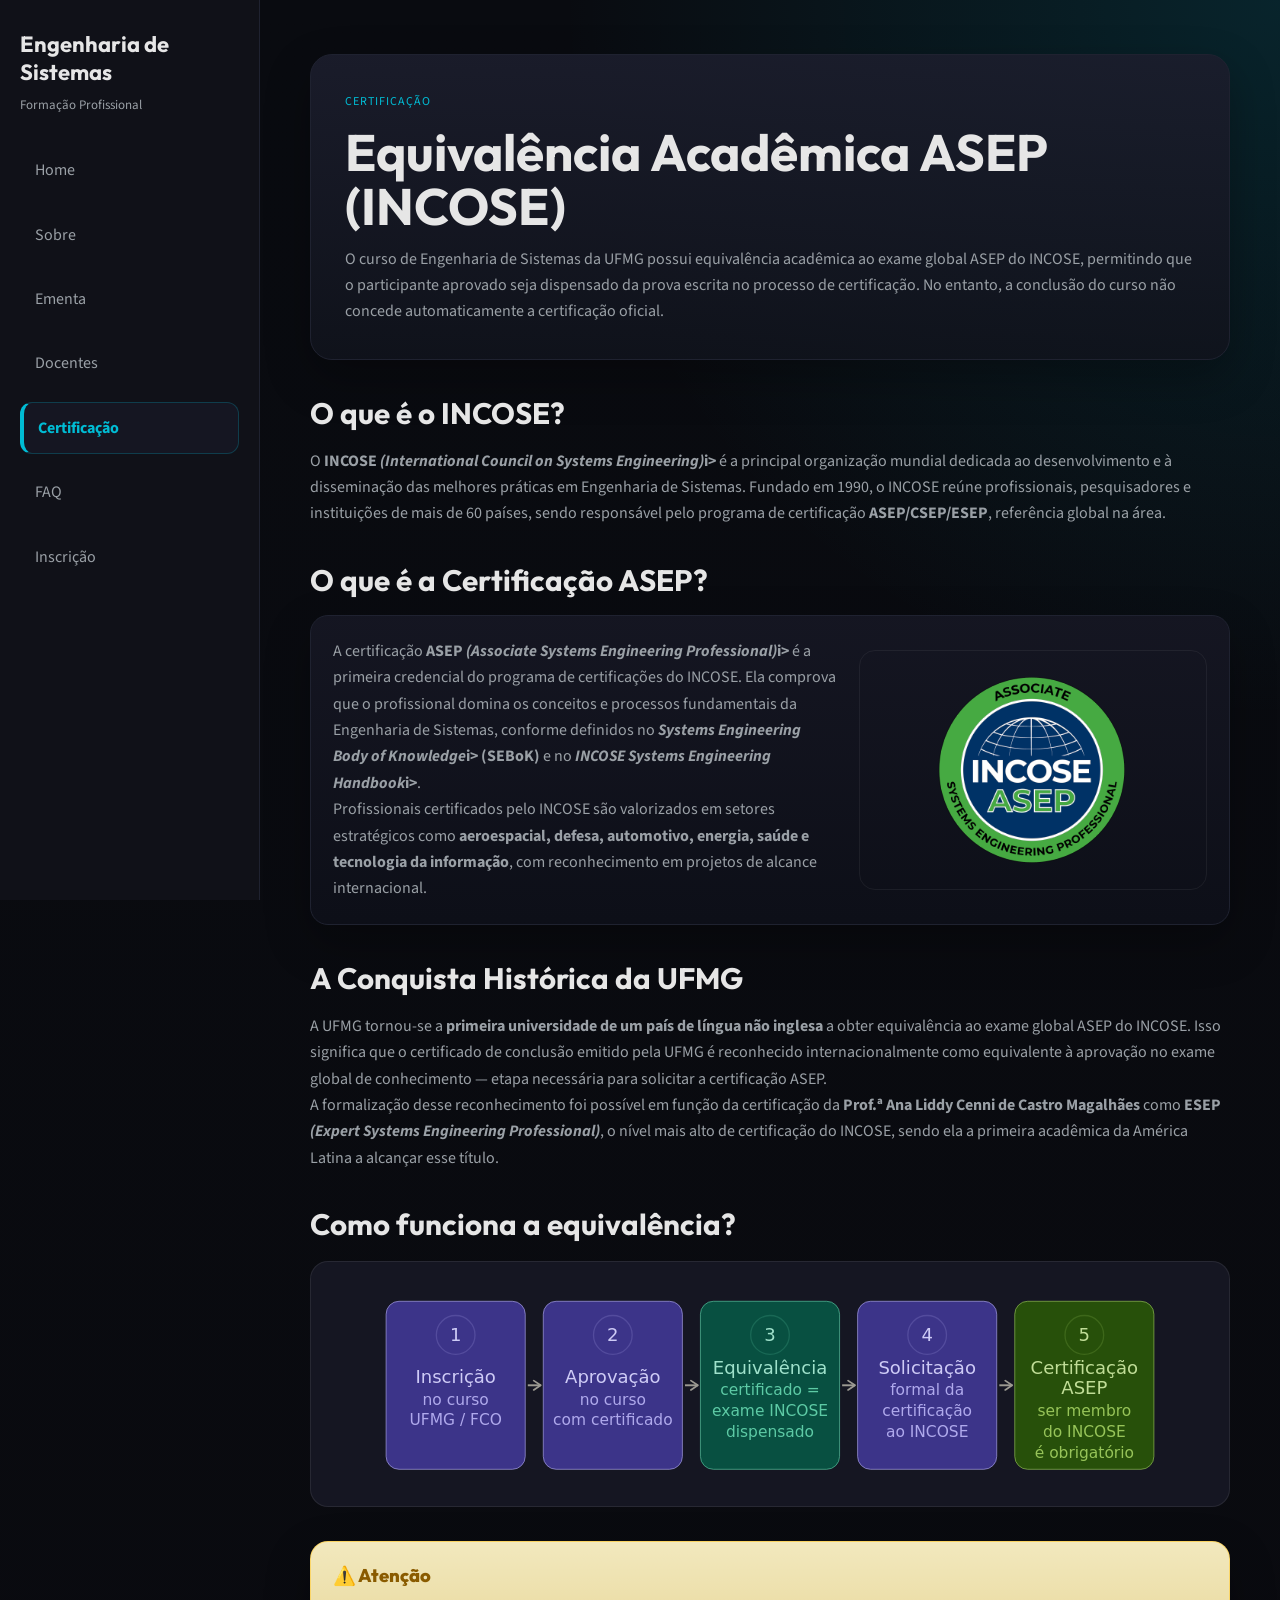
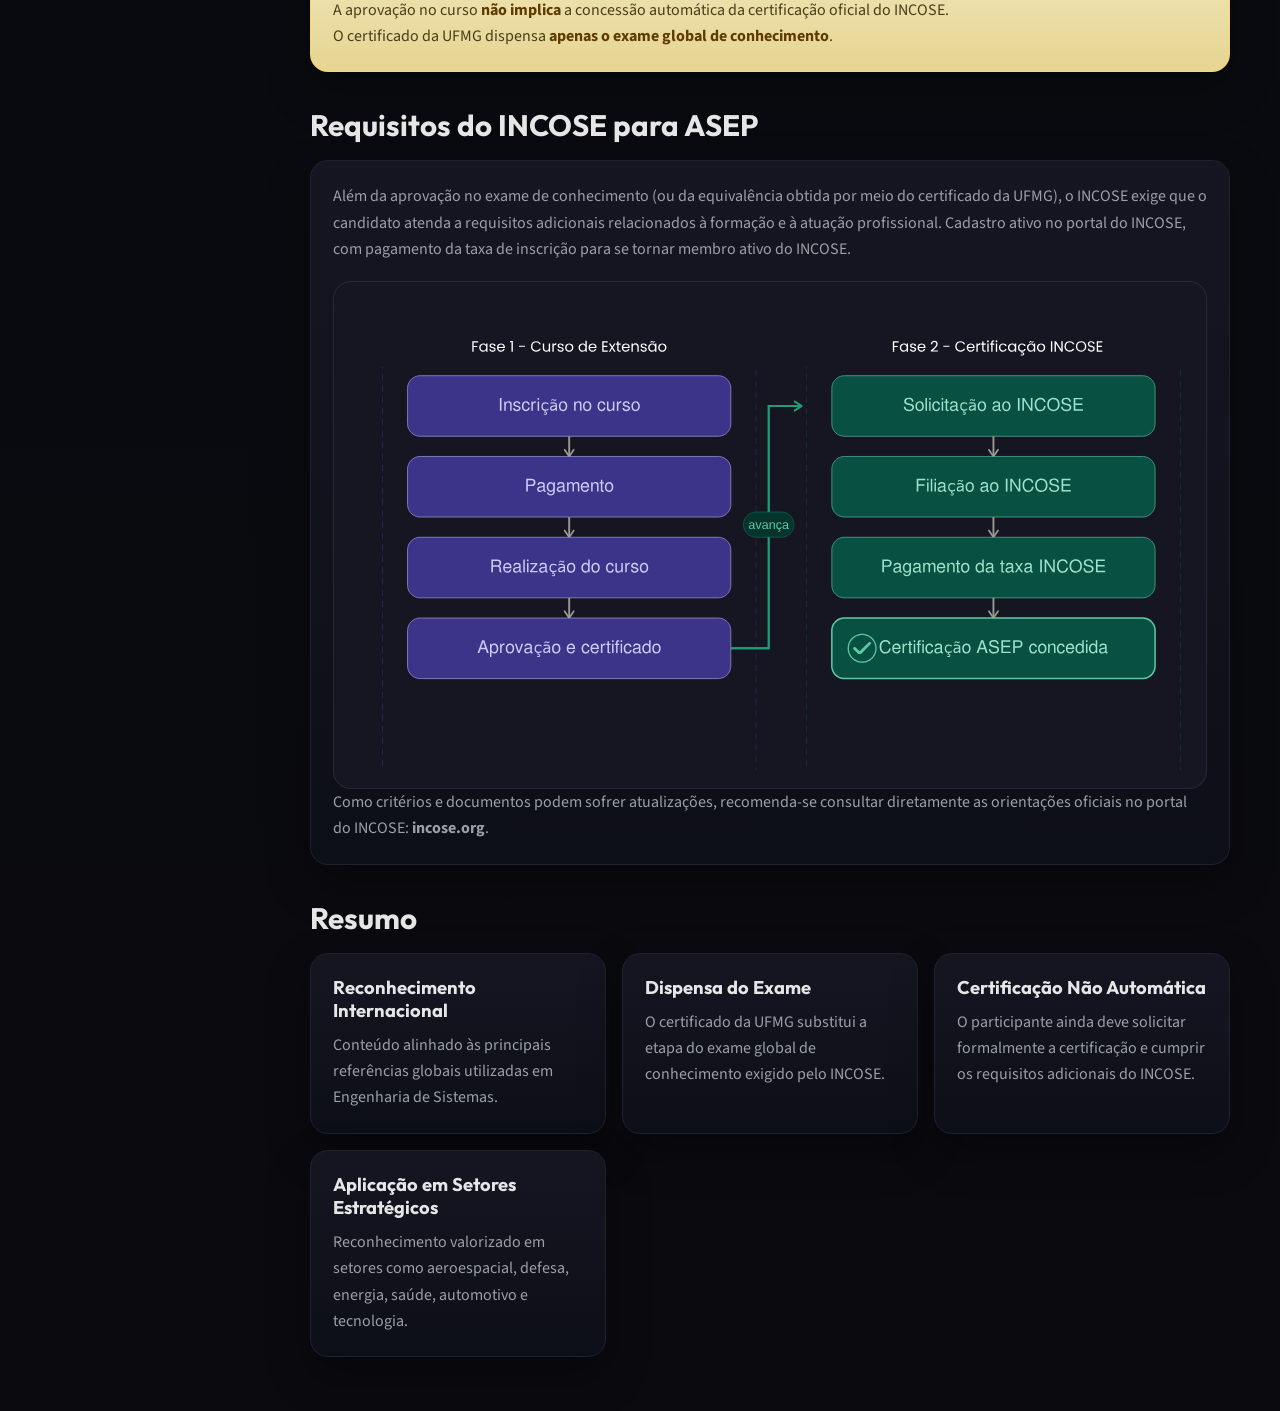
==== certificacao.html @ 612071b4 "Desenvolvimento inicial feito pelo Gabriel" ====
<!DOCTYPE html>
<html lang="pt-BR">
<head>
<meta charset="UTF-8">
<meta name="viewport" content="width=device-width, initial-scale=1.0">
<title>Certificação | Engenharia de Sistemas</title>
<link href="https://fonts.googleapis.com/css2?family=Outfit:wght@400;600;700&family=Source+Sans+3:wght@300;400;600&display=swap" rel="stylesheet">
<link rel="stylesheet" href="assets/css/style.css">
</head>
<body>

<button class="mobile-menu-toggle" type="button" aria-label="Abrir menu">Menu</button>

<aside class="sidebar" id="sidebar">
  <div class="logo">Engenharia de Sistemas</div>
  <div class="subtitle">Formação Profissional</div>

  <ul class="menu">
    <li><a href="index.html">Home</a></li>
    <li><a href="sobre.html">Sobre</a></li>
    <li><a href="ementa.html">Ementa</a></li>
    <li><a href="docente.html">Docentes</a></li>
    <li><a class="active" href="certificacao.html">Certificação</a></li>
    <li><a href="faq.html">FAQ</a></li>
    <li><a href="inscricao.html">Inscrição</a></li>
  </ul>
</aside>

<main class="main">
  <div class="container">

    <section class="hero visible">
      <span class="eyebrow">Certificação</span>
      <h1>Equivalência Acadêmica ASEP (INCOSE)</h1>
      <p>
          O curso de Engenharia de Sistemas da UFMG possui equivalência acadêmica ao exame global ASEP do INCOSE,
          permitindo que o participante aprovado seja dispensado da prova escrita no processo de certificação.
          No entanto, a conclusão do curso não concede automaticamente a certificação oficial.
        </p>
    </section>
    
    <section>
      <h2>O que é o INCOSE?</h2>
        <p>
          O <strong>INCOSE <i>(International Council on Systems Engineering)</i>i></strong> é a principal organização mundial dedicada ao
          desenvolvimento e à disseminação das melhores práticas em Engenharia de Sistemas. Fundado em 1990, o INCOSE reúne profissionais, pesquisadores e instituições de mais de 60 países, sendo responsável
          pelo programa de certificação <strong>ASEP/CSEP/ESEP</strong>, referência global na área.
        </p>
    </section>

    <section class="section-asep">
      <h2>O que é a Certificação ASEP?</h2>
    
      <div class="card card-side">
        <div class="card-text">
          <p>
            A certificação <strong>ASEP <i>(Associate Systems Engineering Professional)</i>i></strong> é a primeira credencial do programa de
            certificações do INCOSE. Ela comprova que o profissional domina os conceitos e processos fundamentais da Engenharia de Sistemas,
            conforme definidos no <strong><i>Systems Engineering Body of Knowledge</i>i> (SEBoK)</strong> e no
            <strong><i>INCOSE Systems Engineering Handbook</i>i></strong>.
          </p>
    
          <p>
            Profissionais certificados pelo INCOSE são valorizados em setores estratégicos como
            <strong>aeroespacial, defesa, automotivo, energia, saúde e tecnologia da informação</strong>,
            com reconhecimento em projetos de alcance internacional.
          </p>
        </div>
    
        <div class="card-image">
          <img src="assets/media/certificado-asep-logo.svg" alt="Certificação ASEP INCOSE" />
        </div>
      </div>
    </section>

    <section>
      <h2>A Conquista Histórica da UFMG</h2>
      <p>
          A UFMG tornou-se a <strong>primeira universidade de um país de língua não inglesa</strong> a obter equivalência ao exame global
          ASEP do INCOSE. Isso significa que o certificado de conclusão emitido pela UFMG é reconhecido internacionalmente como equivalente
          à aprovação no exame global de conhecimento — etapa necessária para solicitar a certificação ASEP.
        </p>

        <p>
          A formalização desse reconhecimento foi possível em função da certificação da
          <strong>Prof.ª Ana Liddy Cenni de Castro Magalhães</strong> como
          <strong>ESEP <i>(Expert Systems Engineering Professional)</i></strong>, o nível mais alto de certificação do INCOSE,
          sendo ela a primeira acadêmica da América Latina a alcançar esse título.
        </p>
    </section>

    <section>
      <h2>Como funciona a equivalência?</h2>
    
      <div class="equivalencia-img">
        <img src="assets/media/banner_horizontal_asep_ufmg_v4.svg" alt="Fluxo de equivalência acadêmica do curso com a certificação ASEP do INCOSE">
      </div>
    </section>

    <section>
      <div class="card card-warning">
        <h3>⚠️ Atenção</h3>
        <p>
          A aprovação no curso <strong>não implica</strong> a concessão automática da certificação oficial do INCOSE.
        </p>
        <p>
          O certificado da UFMG dispensa <strong>apenas o exame global de conhecimento</strong>.
        </p>
      </div>
    </section>

    <section>
      <h2>Requisitos do INCOSE para ASEP</h2>
    
      <div class="card">
        <p>
          Além da aprovação no exame de conhecimento (ou da equivalência obtida por meio do certificado da UFMG),
          o INCOSE exige que o candidato atenda a requisitos adicionais relacionados à formação e à atuação profissional.
        
          Cadastro ativo no portal do INCOSE, com pagamento da taxa de inscrição para se tornar membro ativo do INCOSE.
        </p>

        <div class="equivalencia-img">
          <img src="assets/media/fases_curso_certificacao.svg" alt="Fluxo de equivalência acadêmica do curso com a certificação ASEP do INCOSE">
        </div>
        
        <p>
          Como critérios e documentos podem sofrer atualizações, recomenda-se consultar diretamente as orientações oficiais
          no portal do INCOSE: <strong>incose.org</strong>.
        </p>

        
      </div>
    </section>


    <section>
      <h2>Resumo</h2>
      <div class="grid grid-2">
        <article class="card">
          <h3>Reconhecimento Internacional</h3>
          <p>
            Conteúdo alinhado às principais referências globais utilizadas em Engenharia de Sistemas.
          </p>
        </article>

        <article class="card">
          <h3>Dispensa do Exame</h3>
          <p>
            O certificado da UFMG substitui a etapa do exame global de conhecimento exigido pelo INCOSE.
          </p>
        </article>

        <article class="card">
          <h3>Certificação Não Automática</h3>
          <p>
            O participante ainda deve solicitar formalmente a certificação e cumprir os requisitos adicionais do INCOSE.
          </p>
        </article>

        <article class="card">
          <h3>Aplicação em Setores Estratégicos</h3>
          <p>
            Reconhecimento valorizado em setores como aeroespacial, defesa, energia, saúde, automotivo e tecnologia.
          </p>
        </article>
      </div>
    </section>

  </div>
</main>

<script src="assets/js/main.js"></script>
</body>
</html>
---- assets/css/style.css ----
:root {
  --bg: #0a0a0f;
  --bg-soft: #10131c;
  --sidebar: rgba(17, 18, 26, 0.96);

  --card: #151622;
  --card-strong: #1b1d2c;

  --accent: #00bcd4;
  --accent-soft: rgba(0, 188, 212, 0.12);

  --text: #e6e6e6;
  --muted: #9aa0a6;

  --border: #1f2230;
  --shadow: 0 18px 45px rgba(0, 0, 0, 0.28);

  --radius: 18px;
  --radius-soft: 14px;
}

/* ===========================
   RESET GLOBAL
=========================== */

* {
  margin: 0;
  padding: 0;
  box-sizing: border-box;
}

html {
  scroll-behavior: smooth;
}

body {
  font-family: "Source Sans 3", sans-serif;
  background:
    radial-gradient(circle at top right, rgba(0, 188, 212, 0.14), transparent 22%),
    linear-gradient(180deg, #090b10 0%, var(--bg) 100%);
  color: var(--text);
  display: flex;
  min-height: 100vh;
}

/* Imagens padrão */
img {
  max-width: 100%;
  height: auto;
  display: block;
}

/* ===========================
   MENU MOBILE
=========================== */

.mobile-menu-toggle {
  display: none;
  position: fixed;
  top: 18px;
  right: 18px;
  z-index: 1100;

  border: 1px solid rgba(0, 188, 212, 0.55);
  background: rgba(17, 18, 26, 0.92);
  color: var(--accent);

  padding: 10px 14px;
  border-radius: 999px;
  font: inherit;
  cursor: pointer;

  box-shadow: 0 12px 30px rgba(0, 0, 0, 0.25);
}

/* ===========================
   SIDEBAR
=========================== */

.sidebar {
  width: 260px;
  min-height: 100vh;
  background: var(--sidebar);
  backdrop-filter: blur(14px);

  border-right: 1px solid var(--border);
  position: fixed;
  padding: 30px 20px;
  z-index: 900;
}

.logo {
  font-family: "Outfit", sans-serif;
  font-size: 22px;
  font-weight: 700;
  margin-bottom: 10px;
  color: var(--text);
}

.subtitle {
  font-size: 13px;
  color: var(--muted);
  margin-bottom: 30px;
  line-height: 1.4;
}

/* Menu */
.menu {
  list-style: none;
}

.menu li + li {
  margin-top: 12px;
}

.menu a {
  display: block;
  padding: 12px 14px;

  border-radius: 12px;
  text-decoration: none;
  color: var(--muted);

  border: 1px solid transparent;
  transition: background 0.25s, color 0.25s, border-color 0.25s, transform 0.25s;
}

.menu a:hover {
  background: rgba(255, 255, 255, 0.05);
  transform: translateX(2px);
}

.menu a.active {
  background: var(--card);
  color: var(--accent);
  font-weight: 700;
  border-color: rgba(0, 188, 212, 0.24);
  border-left: 4px solid var(--accent);
}

/* ===========================
   CONTEÚDO PRINCIPAL
=========================== */

.main {
  margin-left: 260px;
  padding: 54px 50px;
  width: 100%;
}

.container {
  max-width: 980px;
  margin: 0 auto;
}

/* ===========================
   HOME GRID (LAYOUT)
=========================== */

.home-layout {
  max-width: 1240px;
  display: grid;
  grid-template-columns: minmax(0, 1fr) 320px;
  gap: 28px;
  align-items: start;
}

.content-column {
  min-width: 0;
}

.info-sidebar {
  position: sticky;
  top: 32px;
}

.info-panel {
  background: linear-gradient(180deg, rgba(21, 22, 34, 0.96), rgba(11, 14, 22, 0.96));
  border: 1px solid var(--border);
  border-radius: 24px;
  padding: 24px;
  box-shadow: var(--shadow);
}

.info-panel h2 {
  font-size: 1.45rem;
}

.info-list {
  display: grid;
  gap: 12px;
  margin: 18px 0 20px;
}

.info-item {
  padding: 14px 16px;
  border-radius: 16px;
  background: var(--card);
  border: 1px solid rgba(0, 188, 212, 0.12);
}

.info-item span {
  display: block;
  font-size: 0.84rem;
  text-transform: uppercase;
  letter-spacing: 0.04em;
  color: var(--accent);
  margin-bottom: 6px;
}

.info-item strong {
  font-size: 1rem;
  line-height: 1.45;
}

.next-class-card {
  margin-top: 18px;
  padding: 18px;
  border-radius: 18px;
  background:
    radial-gradient(circle at top right, rgba(0, 188, 212, 0.18), transparent 42%),
    linear-gradient(180deg, rgba(0, 188, 212, 0.12), rgba(21, 22, 34, 0.96));
  border: 1px solid rgba(0, 188, 212, 0.22);
}

.next-class-label {
  display: inline-block;
  font-size: 0.76rem;
  text-transform: uppercase;
  letter-spacing: 0.08em;
  color: var(--accent);
  margin-bottom: 8px;
}

.next-class-card h3 {
  margin-bottom: 8px;
}

.next-class-card p {
  margin-bottom: 16px;
}

/* ===========================
   SECTIONS + ANIMAÇÃO
=========================== */

section {
  margin-top: 34px;
  opacity: 0;
  transform: translateY(28px);
  transition: opacity 0.55s ease, transform 0.55s ease;
}

section.visible {
  opacity: 1;
  transform: translateY(0);
}

/* ===========================
   HERO
=========================== */

.hero {
  margin-top: 0;
  background: linear-gradient(180deg, rgba(27, 29, 44, 0.92), rgba(16, 19, 28, 0.88));
  border: 1px solid var(--border);
  box-shadow: var(--shadow);
  padding: 34px;
  border-radius: 22px;
}

.eyebrow {
  display: inline-block;
  font-size: 12px;
  letter-spacing: 0.08em;
  text-transform: uppercase;
  color: var(--accent);
  margin-bottom: 16px;
}

.hero h1,
h1,
h2,
h3 {
  font-family: "Outfit", sans-serif;
}

.hero h1 {
  font-size: clamp(2.1rem, 4vw, 3.4rem);
  line-height: 1.05;
  margin-bottom: 12px;
}

.hero h3 {
  color: var(--accent);
  font-weight: 600;
  margin-bottom: 18px;
}

.lead,
section p,
li {
  color: var(--muted);
  line-height: 1.65;
}

/* ===========================
   BOTÕES
=========================== */

.actions {
  display: flex;
  flex-wrap: wrap;
  gap: 12px;
  margin-top: 26px;
}

.btn {
  padding: 11px 18px;
  border: 1px solid var(--accent);
  color: var(--accent);
  text-decoration: none;
  border-radius: 999px;
  transition: background 0.25s, color 0.25s, transform 0.25s;
  font-weight: 600;
}

.btn:hover {
  background: var(--accent);
  color: #031015;
  transform: translateY(-1px);
}

.btn-secondary {
  border-color: rgba(255, 255, 255, 0.14);
  color: var(--text);
}

.btn-secondary:hover {
  background: var(--card);
  color: var(--text);
}

/* ===========================
   TIPOGRAFIA
=========================== */

h2 {
  font-size: 1.85rem;
  margin-bottom: 16px;
}

h3 {
  font-size: 1.15rem;
  margin-bottom: 10px;
}

/* ===========================
   GRID
=========================== */

.grid {
  display: grid;
  gap: 16px;
}

.grid-2 {
  grid-template-columns: repeat(auto-fit, minmax(250px, 1fr));
}

/* ===========================
   CARD PADRÃO
=========================== */

.card {
  background: linear-gradient(180deg, rgba(21, 22, 34, 0.98), rgba(13, 15, 24, 0.98));
  padding: 22px;
  border-radius: var(--radius);
  border: 1px solid var(--border);
  box-shadow: var(--shadow);
  transition: transform 0.25s, border-color 0.25s;
}

.card:hover {
  border-color: rgba(0, 188, 212, 0.3);
  transform: translateY(-3px);
}

/* Links dentro do card */
.card h3 a {
  color: #ffffff;
  text-decoration: none;
}

.card h3 a:hover {
  text-decoration: underline;
  opacity: 0.85;
}

/* ===========================
   CARD LATERAL COM IMAGEM
=========================== */

.card-side {
  display: grid;
  grid-template-columns: 1.45fr 1fr;
  gap: 22px;
  align-items: center;
}

.card-side .card-text {
  min-width: 0;
}

.card-side .card-image img {
  width: 100%;
  height: 240px;
  object-fit: cover;
  border-radius: 16px;
  border: 1px solid rgba(255, 255, 255, 0.06);
}

/* ===========================
   CARD DE ATENÇÃO
=========================== */

.card-warning {
  background: linear-gradient(180deg, rgba(255, 245, 200, 0.95), rgba(255, 235, 160, 0.9));
  border: 1px solid rgba(255, 210, 80, 0.75);
  box-shadow: 0 18px 45px rgba(0, 0, 0, 0.28);
  color: #2c2300;
}

.card-warning p {
  color: rgba(44, 35, 0, 0.85);
}

.card-warning h3 {
  color: #8a5b00;
  font-weight: 800;
}

.card-warning strong {
  color: #5e3c00;
}

/* ===========================
   GALERIA / MEDIA CARD
=========================== */

.media-gallery {
  display: grid;
  gap: 18px;
}

.media-card {
  overflow: hidden;
  border-radius: 22px;
  border: 1px solid var(--border);
  background: linear-gradient(180deg, rgba(21, 22, 34, 0.98), rgba(13, 15, 24, 0.98));
  box-shadow: var(--shadow);
}

.media-card img {
  transform: translateZ(0);
  -webkit-transform: translateZ(0);
}

.media-card img,
.graphic-panel img {
  width: 100%;
  height: auto;
}

/* Texto da media */
.media-copy {
  padding: 20px 22px 22px;
}

/* ===========================
   VÍDEO
=========================== */

.video-showcase {
  padding: 20px;
}

.video-frame {
  overflow: hidden;
  border-radius: 18px;
  border: 1px solid var(--border);
  background: #07090d;
}

.video-frame video {
  display: block;
  width: 100%;
  aspect-ratio: 16 / 9;
  background: #05070b;
}

.video-copy {
  margin-top: 16px;
}

/* ===========================
   GRÁFICOS / MÉTRICAS
=========================== */

.graphic-panel {
  display: flex;
  flex-direction: column;
  gap: 16px;
}

.mini-metrics {
  display: grid;
  grid-template-columns: repeat(3, 1fr);
  gap: 12px;
}

.mini-metrics div {
  padding: 18px 12px;
  border-radius: 16px;
  text-align: center;
  background: linear-gradient(180deg, rgba(0, 188, 212, 0.12), rgba(255, 255, 255, 0.02));
  border: 1px solid rgba(0, 188, 212, 0.18);
}

.mini-metrics strong {
  display: block;
  font-family: "Outfit", sans-serif;
  font-size: 1.7rem;
  color: var(--accent);
}

.mini-metrics span {
  font-size: 0.9rem;
  color: var(--muted);
}

/* ===========================
   BADGES
=========================== */

.badge-row {
  display: flex;
  flex-wrap: wrap;
  gap: 10px;
  margin-top: 18px;
}

.badge {
  display: inline-block;
  padding: 7px 12px;
  border: 1px solid rgba(0, 188, 212, 0.45);
  background: var(--accent-soft);
  border-radius: 999px;
  font-size: 12px;
  color: var(--accent);
}

/* ===========================
   ALERTA
=========================== */

.alert {
  background: rgba(0, 188, 212, 0.12);
  padding: 15px 18px;
  border-radius: 14px;
  margin-top: 20px;
  margin-bottom: 20px;
  color: var(--text);
  border: 1px solid rgba(0, 188, 212, 0.25);
}

/* ===========================
   LISTAS
=========================== */

.list {
  padding-left: 20px;
  margin-top: 8px;
}

.list li + li {
  margin-top: 8px;
}

/* ===========================
   FAQ
=========================== */

.faq-item {
  background: var(--card);
  border: 1px solid var(--border);
  border-radius: 14px;
  padding: 16px 18px;
  cursor: pointer;
  box-shadow: var(--shadow);
  transition: transform 0.25s, border-color 0.25s;
}

.faq-item:hover {
  transform: translateY(-2px);
  border-color: rgba(0, 188, 212, 0.25);
}

.faq-item + .faq-item {
  margin-top: 14px;
}

.faq-item h4 {
  font-family: "Outfit", sans-serif;
  font-size: 1rem;
}

.faq-answer {
  max-height: 0;
  overflow: hidden;
  transition: max-height 0.35s ease, margin-top 0.35s ease;
  color: var(--muted);
}

.faq-item.active .faq-answer {
  max-height: 240px;
  margin-top: 12px;
}

.page-intro {
  margin-bottom: 18px;
}

/* ===========================
   DOCENTES
=========================== */

.teacher-list {
  display: flex;
  flex-direction: column;
  gap: 16px;
}

.teacher-item {
  border-radius: 18px;
  overflow: hidden;
  border: 1px solid var(--border);
  background: linear-gradient(180deg, rgba(21, 22, 34, 0.98), rgba(13, 15, 24, 0.98));
  box-shadow: var(--shadow);
  transition: border-color 0.25s, transform 0.25s;
}

.teacher-item:hover {
  border-color: rgba(0, 188, 212, 0.28);
  transform: translateY(-2px);
}

.teacher-summary {
  display: flex;
  align-items: center;
  gap: 14px;
  padding: 16px 18px;
  cursor: pointer;
  list-style: none;
}

.teacher-summary::-webkit-details-marker {
  display: none;
}

.teacher-photo {
  width: 58px;
  height: 58px;
  border-radius: 50%;
  overflow: hidden;
  flex-shrink: 0;
  background: var(--card-strong);
  border: 2px solid rgba(0, 188, 212, 0.22);

  display: flex;
  align-items: center;
  justify-content: center;
}

.teacher-photo img {
  width: 100%;
  height: 100%;
  object-fit: cover;
}

.teacher-basic {
  min-width: 0;
  flex: 1;
}

.teacher-basic h3 {
  margin: 0;
  font-size: 1.05rem;
  color: var(--text);
  white-space: nowrap;
  overflow: hidden;
  text-overflow: ellipsis;
}

.teacher-basic .role {
  margin-top: 4px;
  font-size: 0.9rem;
  color: var(--accent);
  opacity: 0.85;
  white-space: nowrap;
  overflow: hidden;
  text-overflow: ellipsis;
}

.teacher-details {
  padding: 0 18px 18px 18px;
  color: var(--muted);
  line-height: 1.65;
}

.teacher-details p {
  margin-bottom: 12px;
}

.teacher-link a {
  color: var(--accent);
  text-decoration: none;
  word-break: break-word;
}

.teacher-link a:hover {
  text-decoration: underline;
}

.teacher-item[open] .teacher-summary {
  border-bottom: 1px solid rgba(255, 255, 255, 0.06);
}

/* ===========================
   TIMELINE
=========================== */

.timeline {
  display: flex;
  flex-direction: column;
  gap: 18px;
  margin-top: 10px;
}

.timeline-item {
  display: flex;
  align-items: flex-start;
  gap: 14px;
}

.timeline-dot {
  width: 12px;
  height: 12px;
  border-radius: 999px;
  background: var(--accent);
  margin-top: 6px;
  flex-shrink: 0;
}

.timeline-line {
  height: 1px;
  background: rgba(255, 255, 255, 0.08);
  margin-left: 6px;
}

.timeline-content h3 {
  margin: 0;
  font-size: 1.05rem;
}

.timeline-content p {
  margin: 4px 0 0;
  color: var(--muted);
}

/* ===========================
   PREÇO / DIVISOR
=========================== */

.price {
  font-size: 1.4rem;
  margin-top: 10px;
  margin-bottom: 8px;
}

.divider {
  height: 1px;
  width: 100%;
  background: rgba(255, 255, 255, 0.08);
  margin: 14px 0;
}

/* ===========================
   CHECKLIST / PARCELAS
=========================== */

.checklist {
  list-style: none;
  padding: 0;
  margin: 0;
  display: grid;
  gap: 10px;
}

.checklist li {
  display: flex;
  gap: 10px;
  align-items: flex-start;
  color: var(--muted);
  line-height: 1.4;
}

.checklist li::before {
  content: "✔";
  color: var(--accent);
  font-weight: 700;
}

.installments {
  display: grid;
  gap: 10px;
  margin-top: 16px;
}

.installment {
  display: flex;
  justify-content: space-between;
  align-items: center;
  padding: 10px 12px;
  border-radius: 12px;
  background: rgba(255, 255, 255, 0.04);
  border: 1px solid rgba(255, 255, 255, 0.06);
  font-size: 0.95rem;
}

.installment span {
  color: var(--muted);
}

/* ===========================
   CARROSSEL DE IMAGENS
=========================== */

.media-section {
  width: 100%;
  padding: 40px 0;
}

.media-carousel {
  width: 100%;
  max-width: 1100px;
  margin: auto;
  position: relative;

  display: flex;
  align-items: center;
  gap: 15px;
}

.carousel-track-wrapper {
  overflow: hidden;
  width: 100%;
  border-radius: 18px;
  -webkit-transform: translateZ(0);
}

.carousel-track {
  display: flex;
  gap: 20px;
  transition: transform 0.5s ease;
}

.media-card {
  min-width: 100%;
  flex-shrink: 0;
  border-radius: 18px;
  overflow: hidden;
  background: rgba(255, 255, 255, 0.03);
}

.media-card img {
  width: 100%;
  height: 380px;
  object-fit: cover;
}

/* Botões do carrossel */
.carousel-btn {
  width: 45px;
  height: 45px;
  border-radius: 50%;
  border: none;
  cursor: pointer;
  font-size: 28px;

  background: rgba(0, 188, 212, 0.15);
  color: white;

  transition: 0.3s;
}

.carousel-btn:hover {
  background: rgba(0, 188, 212, 0.35);
}

/* ===========================
   EQUIVALÊNCIA IMG
=========================== */

.equivalencia-img {
  width: 100%;
  max-width: 100%;
  margin-top: 18px;

  background: var(--card);
  border: 1px solid rgba(255, 255, 255, 0.08);
  border-radius: 18px;
  padding: 18px;

  display: flex;
  justify-content: center;
  align-items: center;

  overflow: hidden;
}

.equivalencia-img img {
  width: 100%;
  max-width: 900px;
  max-height: 520px;
  object-fit: contain;
}

/* ===========================
   MÓDULOS
=========================== */

.grid-modulos {
  display: grid;
  grid-template-columns: repeat(2, minmax(0, 1fr));
  gap: 14px;
  padding: 4px 0 8px;
}

.card-modulo {
  background: #ffffff;
  border: 0.5px solid #e0e0e0;
  border-radius: 12px;
  padding: 1rem 1.25rem;
  border-top: 3px solid var(--accent);
}

.card-modulo h3 {
  font-size: 14px;
  font-weight: 500;
  margin: 0 0 10px;
  color: #1a1a1a;
  line-height: 1.4;
}

.card-modulo ul {
  margin: 0;
  padding: 0;
  list-style: none;

  display: flex;
  flex-direction: column;
  gap: 6px;
}

.card-modulo ul li {
  font-size: 13px;
  color: #555555;
  padding-left: 14px;
  position: relative;
  line-height: 1.4;
}

.card-modulo ul li::before {
  content: "";
  position: absolute;
  left: 0;
  top: 7px;
  width: 5px;
  height: 5px;
  border-radius: 50%;
  background: var(--accent);
  opacity: 0.7;
}

.card-modulo-full {
  grid-column: 1 / -1;
}

.card-modulo-full ul {
  display: grid;
  grid-template-columns: repeat(2, minmax(0, 1fr));
  gap: 6px 24px;
}

.contact-grid {
  display: grid;
  grid-template-columns: repeat(3, 1fr);
  gap: 14px;
  margin-top: 14px;
}

.contact-card {
  display: flex;
  align-items: center;
  gap: 12px;
  padding: 16px 16px;
  border-radius: 16px;
  background: rgba(255, 255, 255, 0.04);
  border: 1px solid rgba(255, 255, 255, 0.08);
  text-decoration: none;
  transition: transform 0.2s ease, border 0.2s ease, background 0.2s ease;
}

.contact-card:hover {
  transform: translateY(-3px);
  background: rgba(0, 188, 212, 0.08);
  border: 1px solid rgba(0, 188, 212, 0.28);
}

.contact-icon {
  width: 46px;
  height: 46px;
  display: flex;
  align-items: center;
  justify-content: center;
  border-radius: 14px;
  font-size: 20px;
  background: rgba(0, 188, 212, 0.12);
  border: 1px solid rgba(0, 188, 212, 0.22);
  flex-shrink: 0;
}

.contact-info {
  display: flex;
  flex-direction: column;
  gap: 3px;
}

.contact-title {
  font-size: 0.85rem;
  color: rgba(255, 255, 255, 0.7);
}

.contact-info strong {
  font-size: 1rem;
  color: #fff;
  font-weight: 600;
}

.contact-arrow {
  margin-left: auto;
  font-size: 18px;
  color: rgba(0, 188, 212, 0.8);
  opacity: 0.8;
  transition: transform 0.2s ease;
}

.contact-card:hover .contact-arrow {
  transform: translateX(3px);
}

/* Responsivo */
@media (max-width: 900px) {
  .contact-grid {
    grid-template-columns: 1fr;
  }
}

/* ===========================
   RESPONSIVO
=========================== */

@media (max-width: 900px) {
  .home-layout {
      grid-template-columns: 1fr;
  }
  
  .info-sidebar {
      display: none;
  }

  .mobile-menu-toggle {
    display: inline-flex;
  }

  .sidebar {
    transform: translateX(-100%);
    transition: transform 0.25s ease;
    z-index: 1000;
  }

  .sidebar.open {
    transform: translateX(0);
  }

  .main {
    margin-left: 0;
    padding: 76px 20px 28px;
  }

  .hero {
    padding: 24px;
  }

  .mini-metrics {
    grid-template-columns: 1fr;
  }

  .card-side {
    grid-template-columns: 1fr;
  }

  .card-side .card-image img {
    height: 200px;
  }
}

@media (max-width: 768px) {
  .teacher-summary {
    padding: 14px 14px;
  }

  .teacher-photo {
    width: 54px;
    height: 54px;
  }

  .teacher-basic h3 {
    font-size: 1rem;
  }
}

@media (max-width: 600px) {
  .grid-modulos {
    grid-template-columns: 1fr;
  }

  .card-modulo-full ul {
    grid-template-columns: 1fr;
  }
}

@media (max-width: 480px) {
  .teacher-photo {
    width: 50px;
    height: 50px;
  }

  h2 {
    font-size: 1.55rem;
  }
}

@media (max-width: 900px) {
  .info-sidebar {
    display: none !important;
  }
}

@media (max-width: 768px) {
  .media-card img {
    height: auto;
    max-height: 320px;
    object-fit: contain;
    background: #07090d; /* evita fundo vazio feio */
  }
}

/* SAFARI FIX - esconder info sidebar no celular */
@media screen and (max-width: 900px) {
  aside.info-sidebar {
    display: none !important;
    visibility: hidden !important;
    height: 0 !important;
    overflow: hidden !important;
  }
}

/* SAFARI FIX - bug de zoom em imagens com transform */
.carousel-track-wrapper,
.carousel-track,
.media-card img {
  -webkit-transform: translateZ(0);
  transform: translateZ(0);
  -webkit-backface-visibility: hidden;
  backface-visibility: hidden;
}
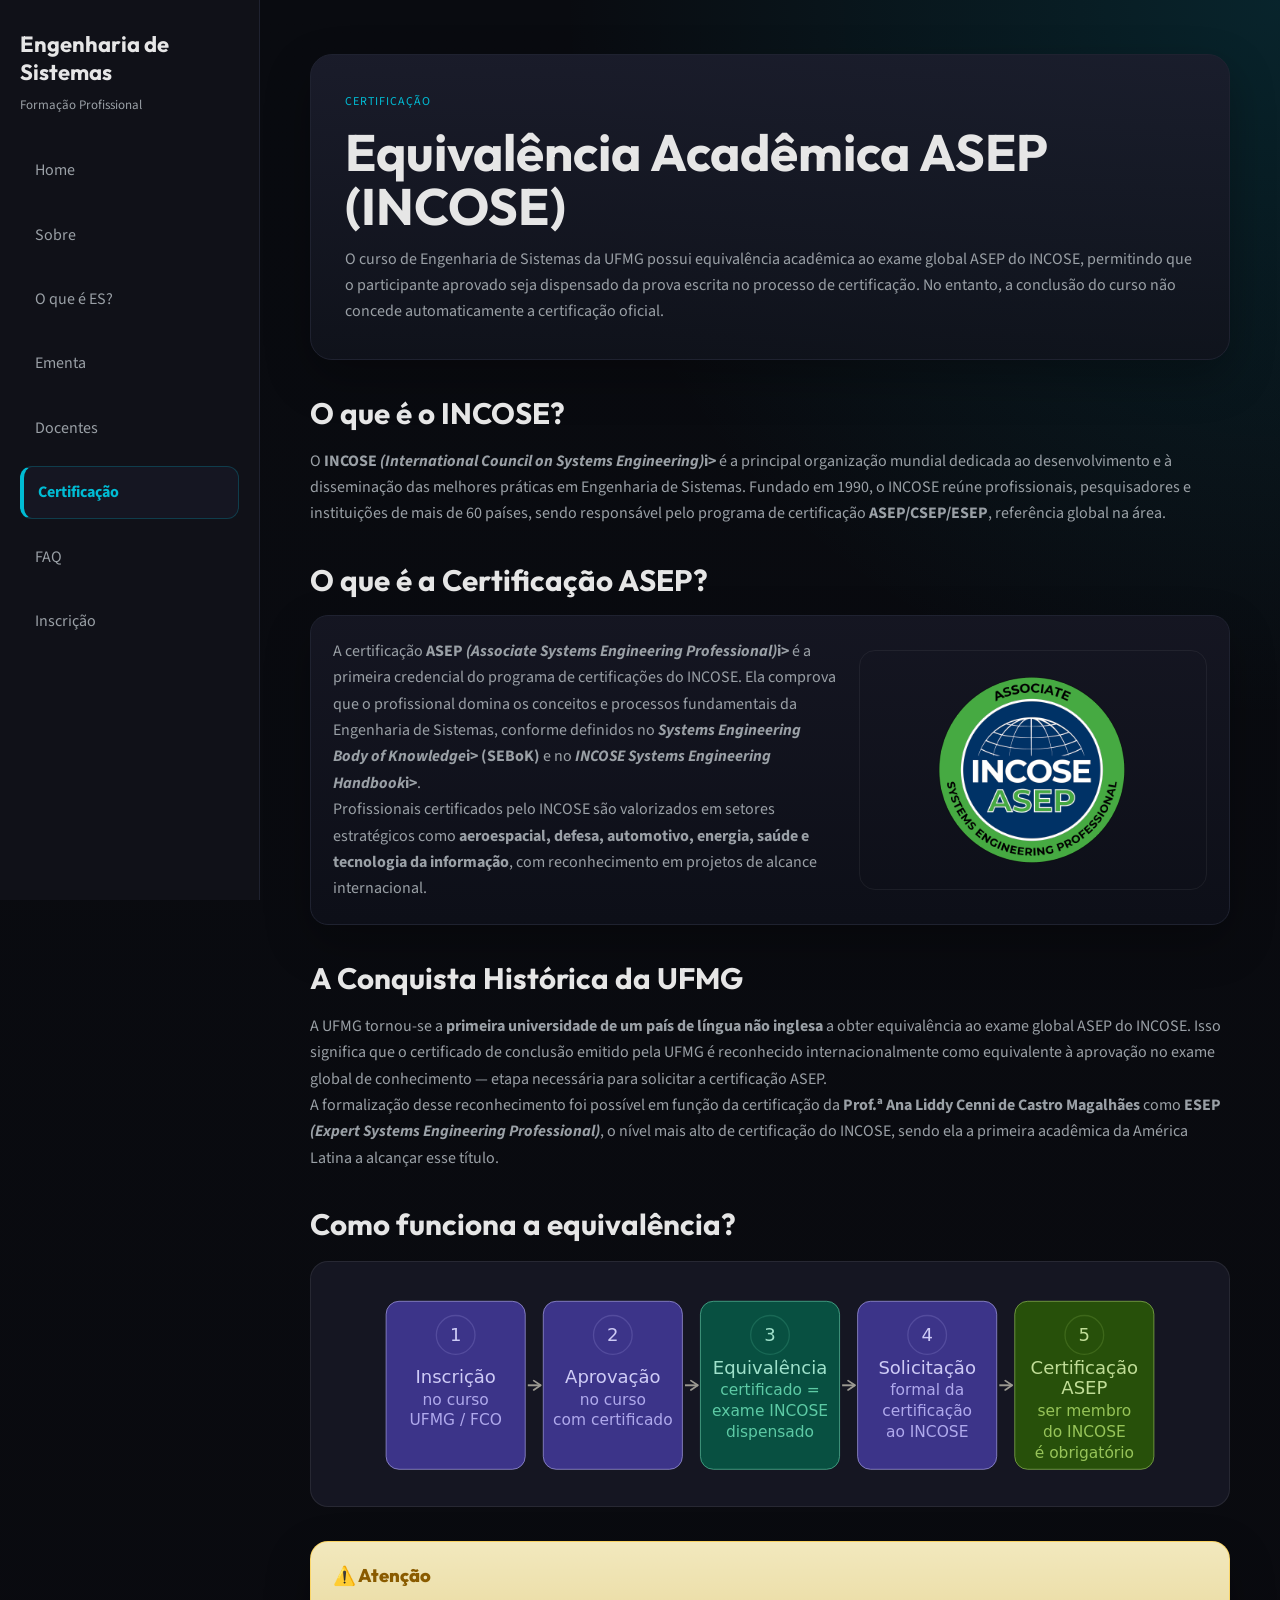
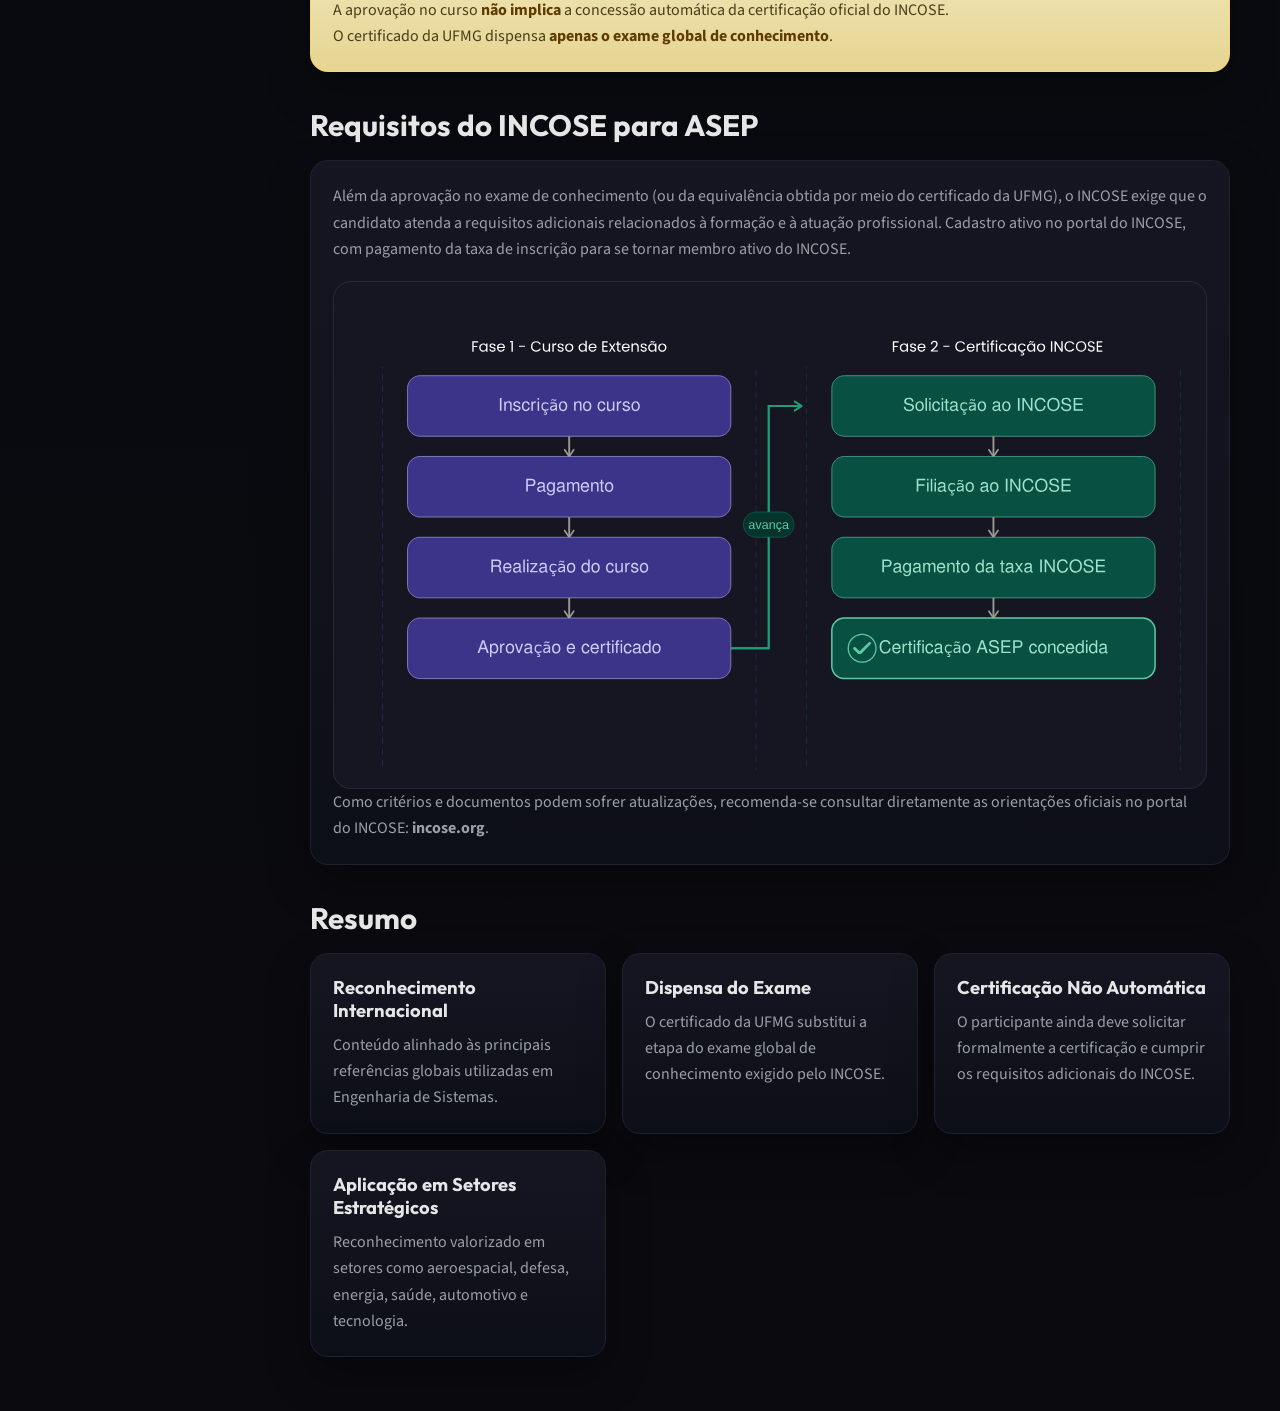
==== commit e703aa83: "Adição da página sobre o que é engenharia de sistemas'" ====
--- a/certificacao.html
+++ b/certificacao.html
@@ -18,6 +18,7 @@
   <ul class="menu">
     <li><a href="index.html">Home</a></li>
     <li><a href="sobre.html">Sobre</a></li>
+    <li><a href="oque.html">O que é ES?</a></li>
     <li><a href="ementa.html">Ementa</a></li>
     <li><a href="docente.html">Docentes</a></li>
     <li><a class="active" href="certificacao.html">Certificação</a></li>
--- a/assets/css/style.css
+++ b/assets/css/style.css
@@ -244,6 +244,11 @@
    SECTIONS + ANIMAÇÃO
 =========================== */
 
+blockquote {
+  margin-top: 28px;
+  margin-bottom: 28px;
+}
+
 section {
   margin-top: 34px;
   opacity: 0;
@@ -364,6 +369,13 @@
   gap: 16px;
 }
 
+.card-grid {
+  display: grid;
+  grid-template-columns: repeat(auto-fit, minmax(220px, 1fr));
+  gap: 24px;
+  margin-top: 20px;
+}
+
 .grid-2 {
   grid-template-columns: repeat(auto-fit, minmax(250px, 1fr));
 }
@@ -548,6 +560,32 @@
   flex-wrap: wrap;
   gap: 10px;
   margin-top: 18px;
+}
+
+.referencias {
+  list-style: none;
+  padding: 0;
+  margin-top: 16px;
+  display: flex;
+  flex-direction: column;
+  gap: 12px;
+}
+
+.referencias li {
+  font-size: 14px;
+  color: var(--muted);
+  padding-left: 16px;
+  border-left: 2px solid var(--border);
+  line-height: 1.6;
+}
+
+.referencias a {
+  color: var(--accent);
+  text-decoration: none;
+}
+
+.referencias a:hover {
+  text-decoration: underline;
 }
 
 .badge {
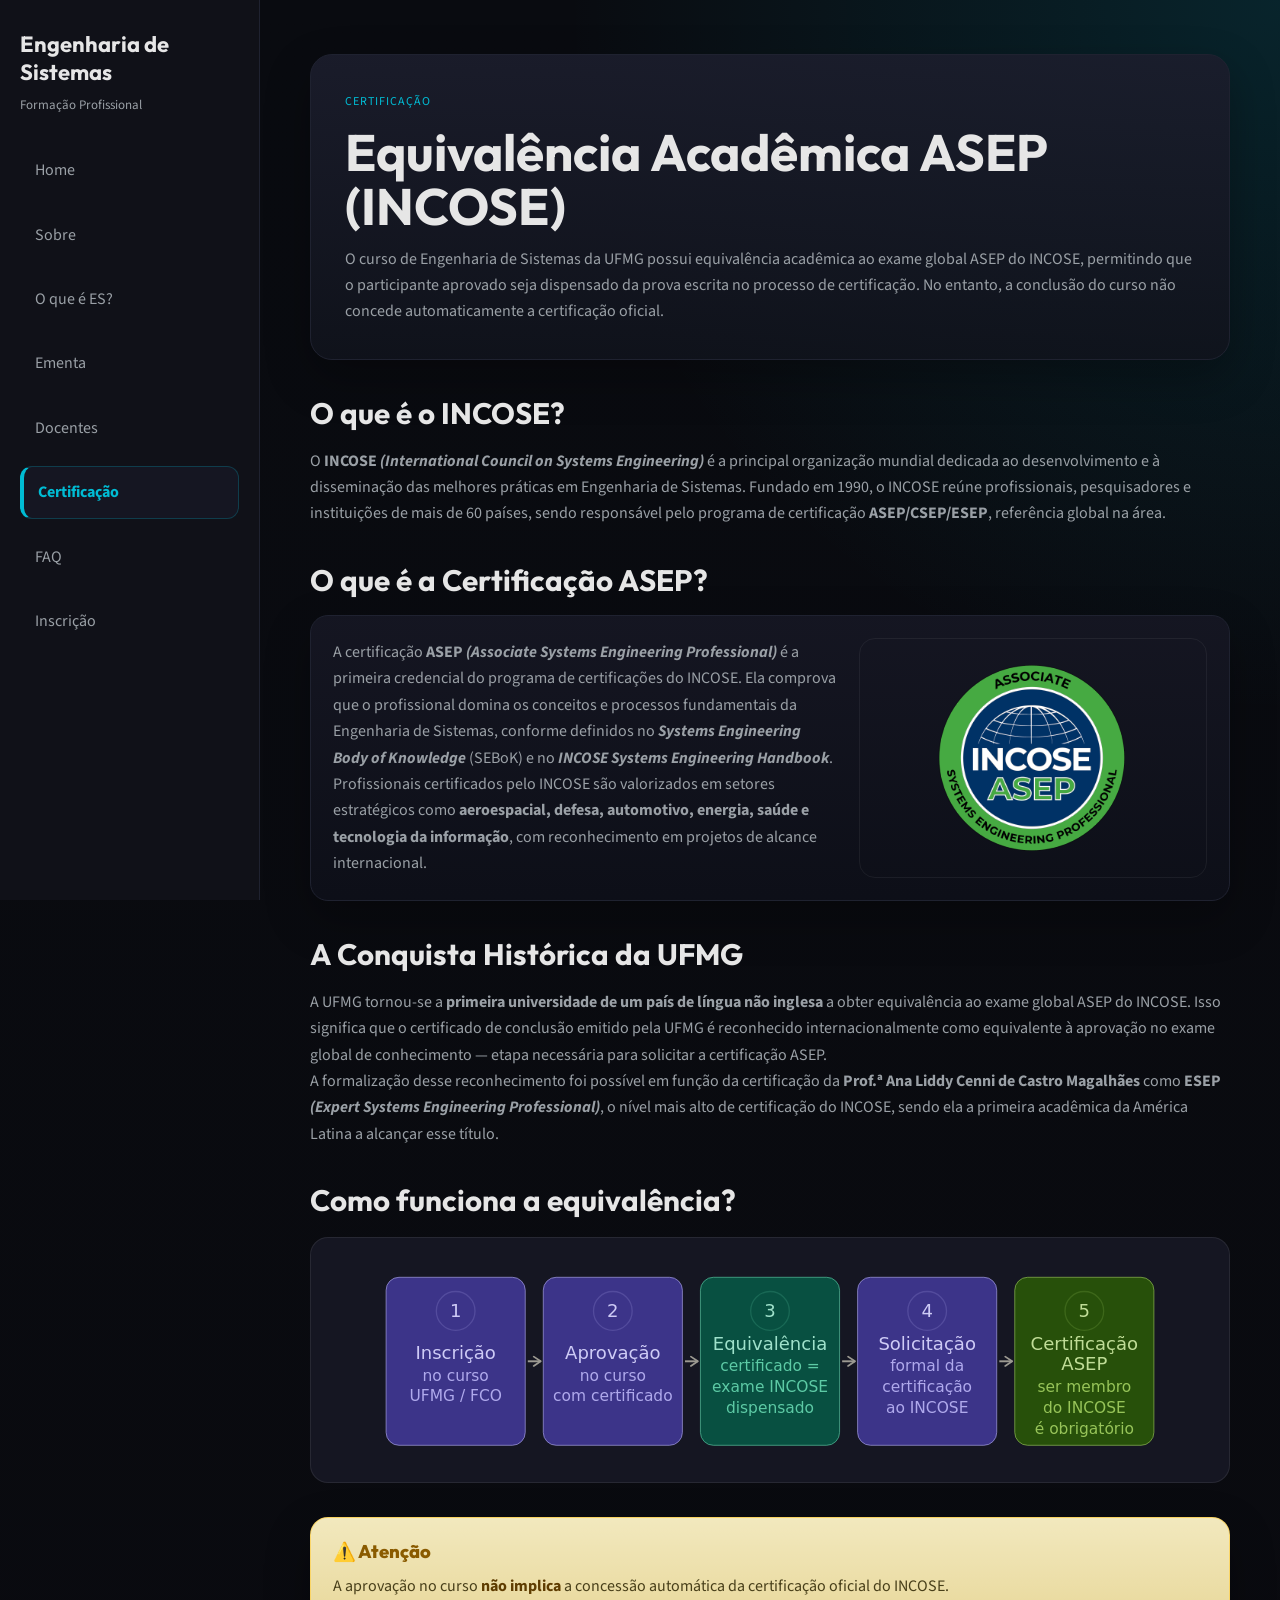
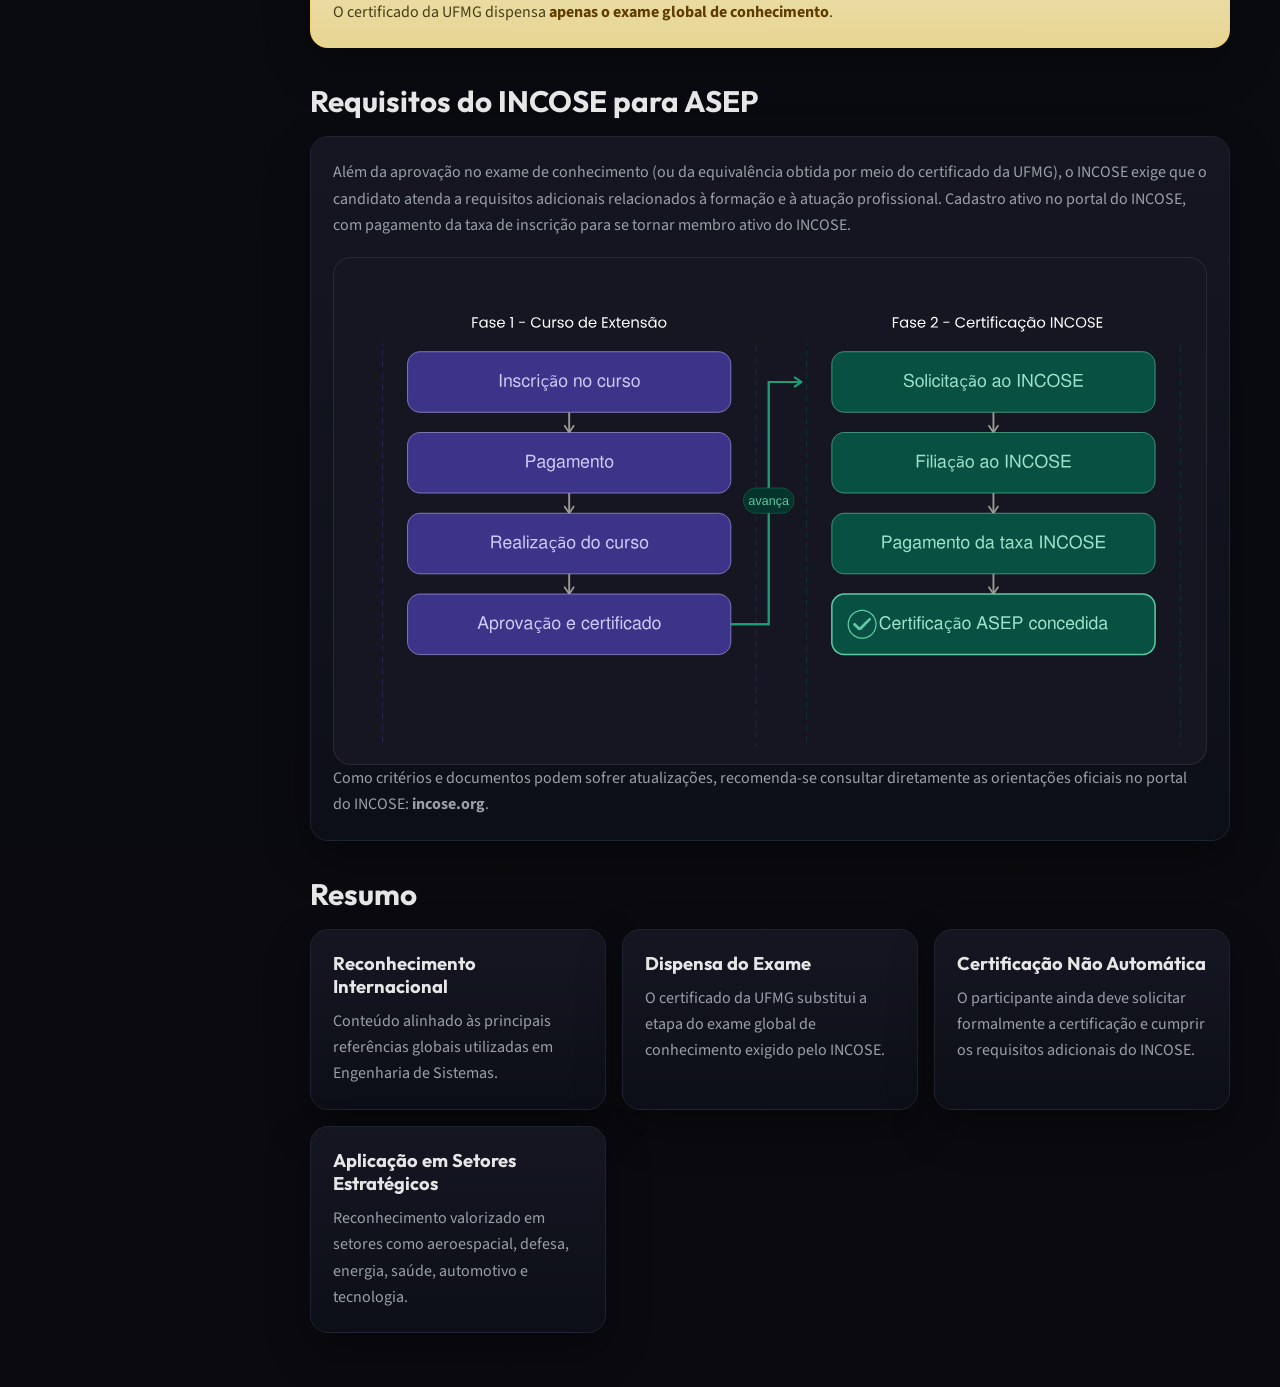
==== commit 9ae74a10: "Correções de texto" ====
--- a/certificacao.html
+++ b/certificacao.html
@@ -43,7 +43,7 @@
     <section>
       <h2>O que é o INCOSE?</h2>
         <p>
-          O <strong>INCOSE <i>(International Council on Systems Engineering)</i>i></strong> é a principal organização mundial dedicada ao
+          O <strong>INCOSE <i>(International Council on Systems Engineering)</i></strong> é a principal organização mundial dedicada ao
           desenvolvimento e à disseminação das melhores práticas em Engenharia de Sistemas. Fundado em 1990, o INCOSE reúne profissionais, pesquisadores e instituições de mais de 60 países, sendo responsável
           pelo programa de certificação <strong>ASEP/CSEP/ESEP</strong>, referência global na área.
         </p>
@@ -55,10 +55,10 @@
       <div class="card card-side">
         <div class="card-text">
           <p>
-            A certificação <strong>ASEP <i>(Associate Systems Engineering Professional)</i>i></strong> é a primeira credencial do programa de
+            A certificação <strong>ASEP <i>(Associate Systems Engineering Professional)</i></strong> é a primeira credencial do programa de
             certificações do INCOSE. Ela comprova que o profissional domina os conceitos e processos fundamentais da Engenharia de Sistemas,
-            conforme definidos no <strong><i>Systems Engineering Body of Knowledge</i>i> (SEBoK)</strong> e no
-            <strong><i>INCOSE Systems Engineering Handbook</i>i></strong>.
+            conforme definidos no <strong><i>Systems Engineering Body of Knowledge</i></strong> (SEBoK) e no
+            <strong><i>INCOSE Systems Engineering Handbook</i></strong>.
           </p>
     
           <p>
--- a/assets/css/style.css
+++ b/assets/css/style.css
@@ -172,6 +172,7 @@
 .info-sidebar {
   position: sticky;
   top: 32px;
+  margin-top: 32px;
 }
 
 .info-panel {
